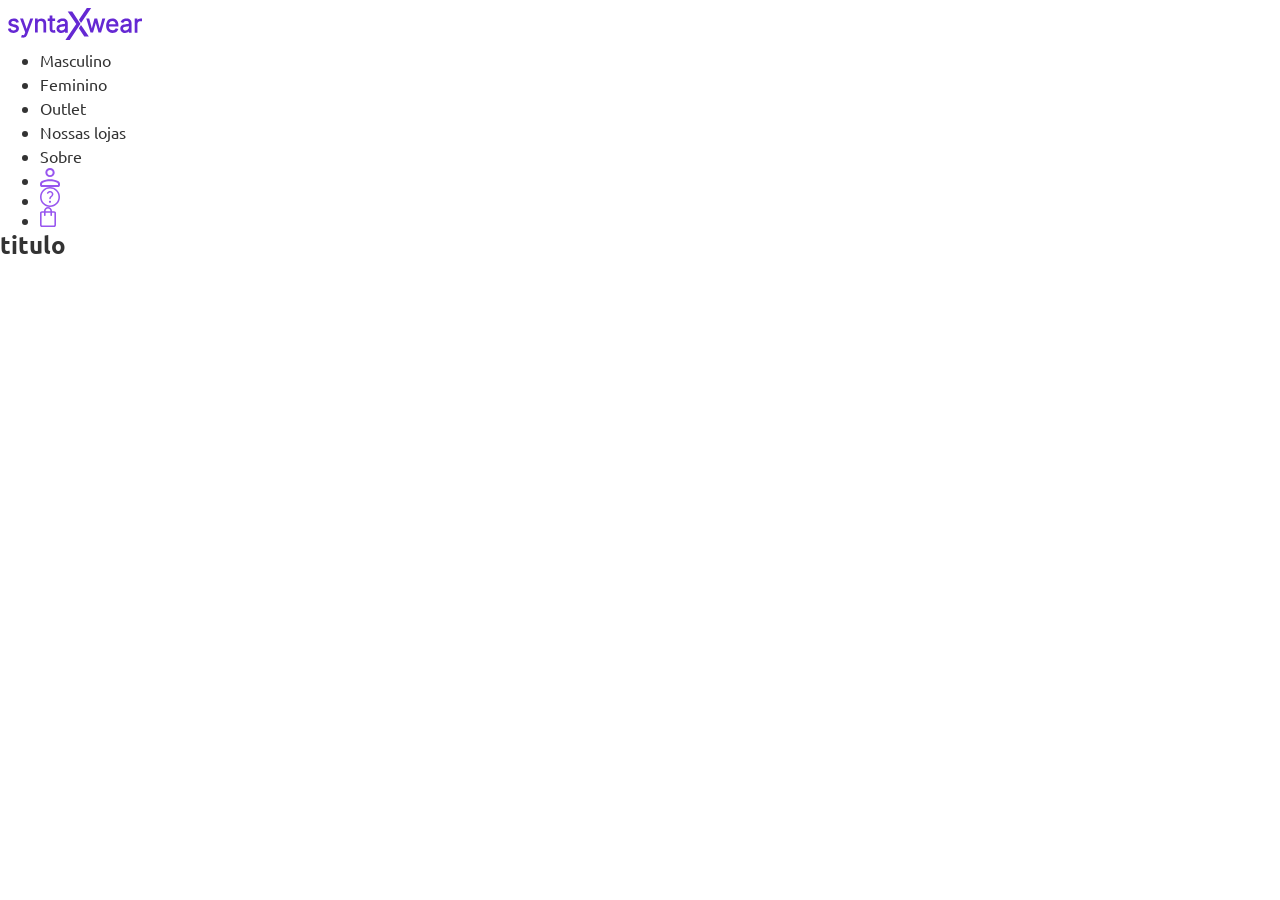
==== index.html @ de7a2817 "feat: adicionado a imagem de  título e os dois menus de navegações com suas respectivas imagens" ====
<!DOCTYPE html>
<html lang="pt-br">

<head>
    <meta charset="UTF-8">
    <meta name="viewport" content="width=device-width, initial-scale=1.0">
    <title>Syntaxwear - Tênis e Sneakers Online</title>

    <link rel="stylesheet" href="./css/reset.css">
    <link rel="stylesheet" href="./css/style.css">
    <link rel="stylesheet" href="./css/variables.css">

</head>

<body>
    <!-- Header com logo e navegação -->
    <header class="site-header">
        <!-- Logo e navegação aqui -->
        <h1 class="logo">
            <a href="/" title="Syntaxwear - Tênis e Sneakers Online">
                <img src="./images/logo/logo.svg.svg" alt="Syntaxwear - Tênis e Sneakers Online">
            </a>
        </h1>

        <nav class="nav-center" aria-label="Categorias Principais">
            <ul>
                <li><a href="#">Masculino</a></li>
                <li><a href="#">Feminino</a></li>
                <li><a href="#">Outlet</a></li>
            </ul>
        </nav>

        <nav aria-label="Menu Secundário">
            <ul>
                <li><a href="#">Nossas lojas</a></li>
                <li><a href="#">Sobre</a></li>
                <li><a href="#"><img src="./images/icons/user.svg.svg" alt="Minha conta"></a></li>
                <li><a href="#"><img src="./images/icons/help.svg.svg" alt="Ajuda"></a></li>
                <li><a href="#"><img src="./images/icons/bag.svg.svg" alt="Carrinho"></a></li>
            </ul>
        </nav>
    </header>

    <main>
        <!-- Seção Hero -->
        <section class="hero-section">
            <!-- Conteúdo hero aqui -->
            <h1>titulo</h1>
        </section>

        <!-- Seção de Categorias de Tênis -->
        <section class="categories-section">
            <!-- Categorias aqui -->
        </section>

        <!-- Grid com Produtos em Destaque -->
        <section class="featured-products-section">
            <!-- Grid de produtos aqui -->
        </section>
    </main>

    <!-- Footer com Informações de Contato e Links -->
    <footer class="site-footer">
        <!-- Informações de contato e links aqui -->
    </footer>
</body>

</html>
---- css/style.css ----
body {
    font-family: var(--fonte-principal);
    background-color: #ffffff;
    color: #333333;
}
---- css/variables.css ----
@import url('https://fonts.googleapis.com/css2?family=Inter:ital,opsz,wght@0,14..32,100..900;1,14..32,100..900&family=Poppins:ital,wght@0,100;0,200;0,300;0,400;0,500;0,600;0,700;0,800;0,900;1,100;1,200;1,300;1,400;1,500;1,600;1,700;1,800;1,900&family=Roboto:ital,wght@0,100..900;1,100..900&family=Ubuntu:ital,wght@0,300;0,400;0,500;0,700;1,300;1,400;1,500;1,700&display=swap');

:root {
    --fonte-principal: 'Ubuntu', sans-serif;
}
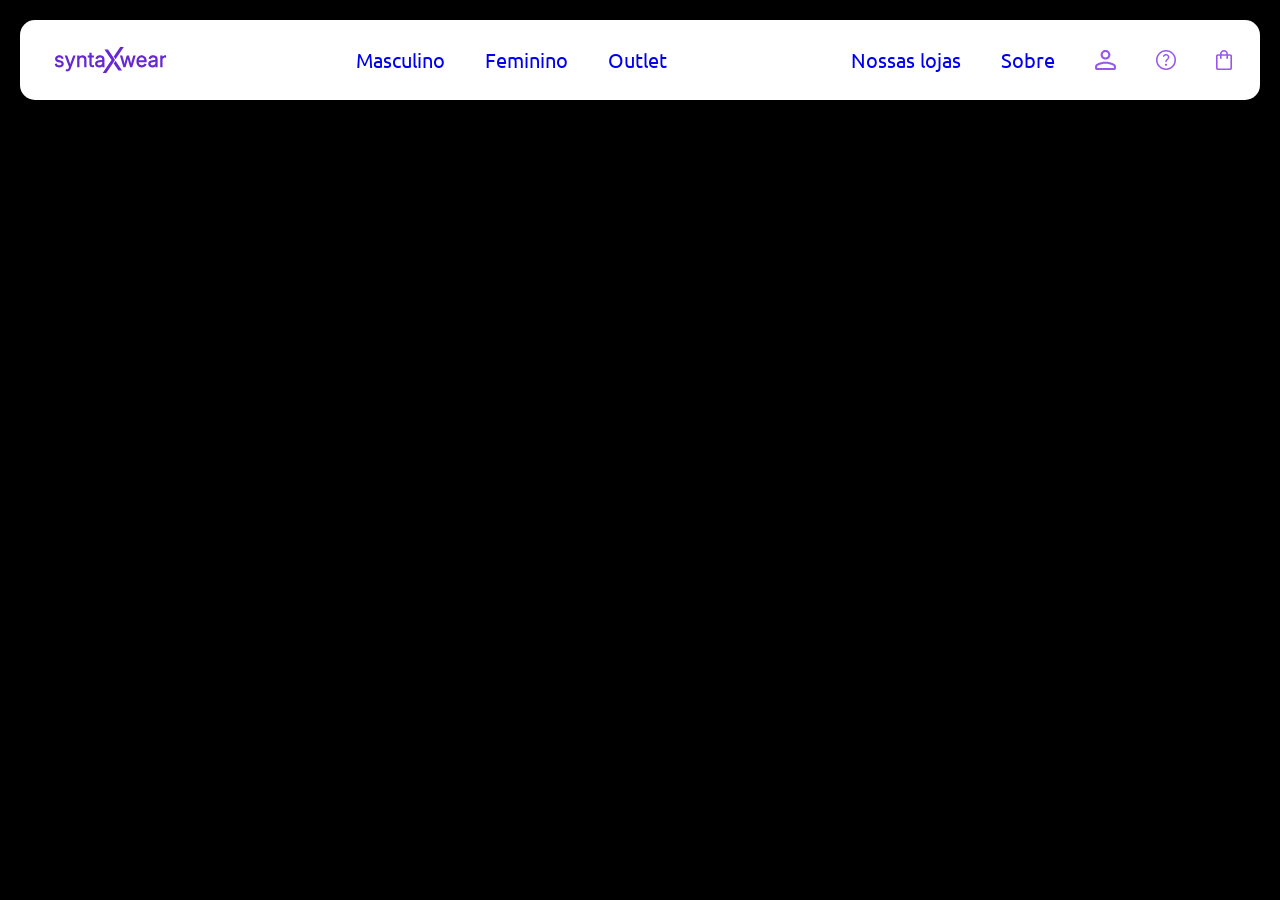
==== commit 9f4315dd: "feat: adiciona header com estilização desktop" ====
--- a/index.html
+++ b/index.html
@@ -9,12 +9,13 @@
     <link rel="stylesheet" href="./css/reset.css">
     <link rel="stylesheet" href="./css/style.css">
     <link rel="stylesheet" href="./css/variables.css">
+    <link rel="stylesheet" href="./css/header.css">
 
 </head>
 
 <body>
     <!-- Header com logo e navegação -->
-    <header class="site-header">
+    <header class="header">
         <!-- Logo e navegação aqui -->
         <h1 class="logo">
             <a href="/" title="Syntaxwear - Tênis e Sneakers Online">
@@ -30,7 +31,7 @@
             </ul>
         </nav>
 
-        <nav aria-label="Menu Secundário">
+        <nav class="nav-right" aria-label="Menu Secundário">
             <ul>
                 <li><a href="#">Nossas lojas</a></li>
                 <li><a href="#">Sobre</a></li>
@@ -45,7 +46,6 @@
         <!-- Seção Hero -->
         <section class="hero-section">
             <!-- Conteúdo hero aqui -->
-            <h1>titulo</h1>
         </section>
 
         <!-- Seção de Categorias de Tênis -->
--- a/css/style.css
+++ b/css/style.css
@@ -2,4 +2,5 @@
     font-family: var(--fonte-principal);
     background-color: #ffffff;
     color: #333333;
+    background-color: black;
 }
--- a/css/header.css
+++ b/css/header.css
@@ -0,0 +1,45 @@
+.header{
+    position: fixed;
+    top: 20px;
+    left: 50%;
+    transform: translate(-50%);
+    width: calc(100% - 40px);
+    border-radius: 15px;
+    z-index: 999;
+    display: flex;
+    justify-content: space-between;
+    align-items: center;
+    padding: 20px 28px;
+    background-color: #ffffff;
+}
+
+.logo img {
+    height: 40px;
+}
+
+.nav-center ul {
+    display: flex;
+    gap: 2.5rem; /* rem se adequea a diferentes tamanhos de tela, valendo 16px cada rem*/
+}
+
+.nav-center a, .nav-right a {
+    font-size: 1.25rem;
+}
+
+.nav-center a:hover, .nav-right a:hover {
+    color: #7c3aed;
+}
+
+.nav-right ul {
+    display: flex;
+    gap: 2.5rem;
+    align-items: center;
+}
+
+.nav-right img {
+    height: 20px;
+}
+
+.nav-right a:hover img {
+    opacity: 0.7;
+}
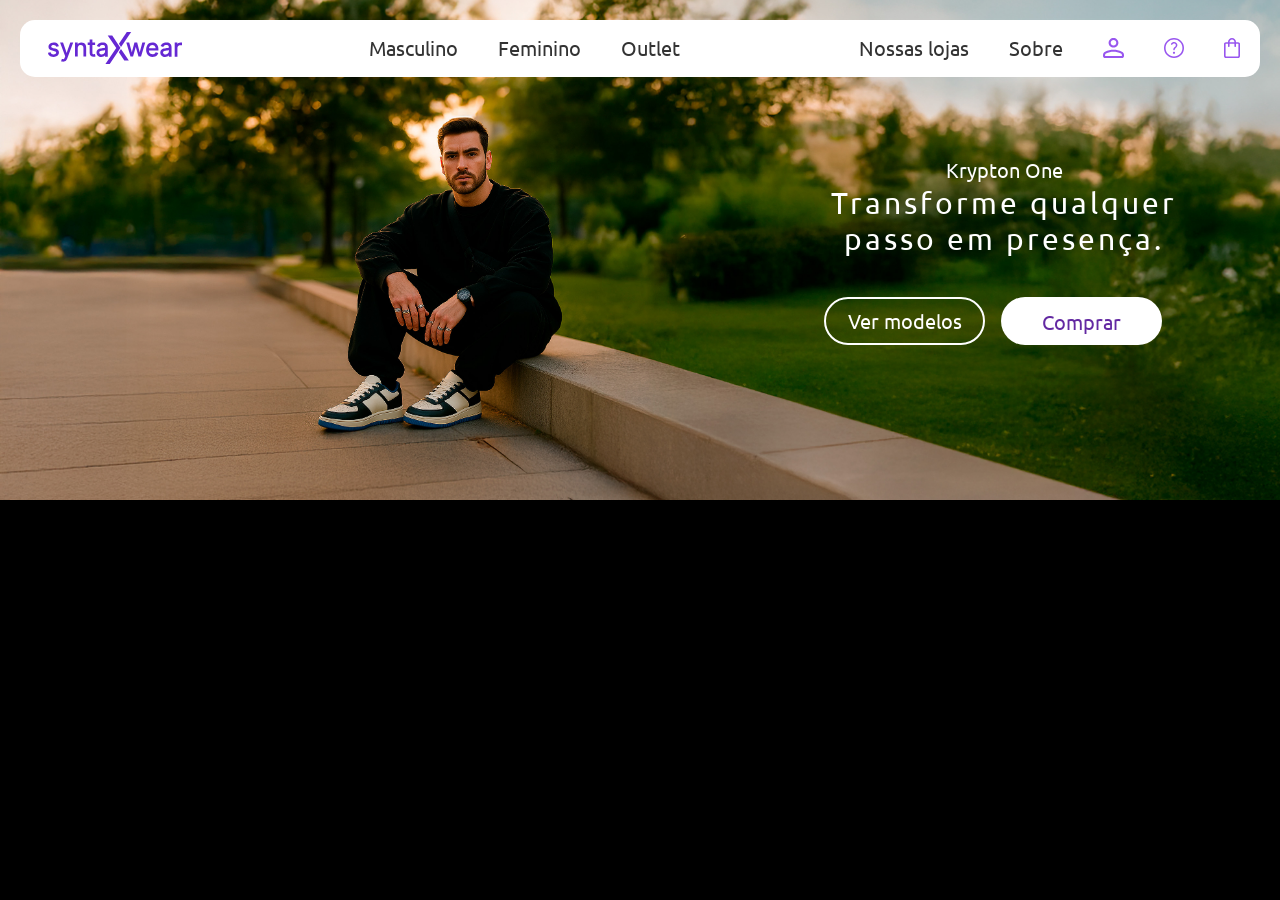
==== commit b14d3d4c: "feat: adiciona o hero na página" ====
--- a/index.html
+++ b/index.html
@@ -10,6 +10,7 @@
     <link rel="stylesheet" href="./css/style.css">
     <link rel="stylesheet" href="./css/variables.css">
     <link rel="stylesheet" href="./css/header.css">
+    <link rel="stylesheet" href="./css/hero.css">
 
 </head>
 
@@ -46,6 +47,16 @@
         <!-- Seção Hero -->
         <section class="hero-section">
             <!-- Conteúdo hero aqui -->
+            <div class="hero-overlay">
+                <div class="hero-content">
+                    <span class="hero-subtitle">Krypton One </span>
+                    <h2 class="hero-title">Transforme qualquer passo em presença.</h2>
+                    <div class="hero-buttons">
+                        <a class="btn btn-outline" href="#">Ver modelos</a>
+                        <a class="btn btn-filled" href="#">Comprar</a>
+                    </div>
+                </div>
+            </div>
         </section>
 
         <!-- Seção de Categorias de Tênis -->
--- a/css/header.css
+++ b/css/header.css
@@ -9,12 +9,12 @@
     display: flex;
     justify-content: space-between;
     align-items: center;
-    padding: 20px 28px;
+    padding: 0.270rem 1.25rem;
     background-color: #ffffff;
 }
 
 .logo img {
-    height: 40px;
+    height:48px;
 }
 
 .nav-center ul {
@@ -24,6 +24,7 @@
 
 .nav-center a, .nav-right a {
     font-size: 1.25rem;
+    color: #333333;
 }
 
 .nav-center a:hover, .nav-right a:hover {
--- a/css/hero.css
+++ b/css/hero.css
@@ -0,0 +1,70 @@
+.hero-section {
+    background: url(../images/banners/hero.jpg.jpg) no-repeat center;
+
+    height: 500px;
+    position: relative;
+    background-size: cover;
+}
+
+.hero-overlay {
+    width: 100%;
+    height: 100%;
+    display: flex;
+    align-items: center;
+    justify-content: flex-end;
+    padding: 0 6rem;
+}
+
+.hero-content {
+    color: #ffffff;
+    max-width: 360px;
+    text-align: center;
+}
+
+.hero-buttons {
+    display: flex;
+    gap: 16px;
+}
+
+.hero-content .hero-title {
+    font-size: 1.87rem;
+    margin-bottom: 0.5rem;
+    font-weight: 400;
+    margin-bottom: 40px;
+    line-height: 36px;
+    letter-spacing: 3px;
+}
+
+.hero-content .hero-subtitle {
+    font-size: 1.25rem;
+    font-weight: 400;
+}
+
+.btn {
+    font-size: 1.25rem;
+    height: 48px;
+    width: 161px;
+    border-radius: 25px;
+    text-decoration: none;
+    color: #ffffff;
+    font-weight: 400;
+    padding: 10px 20px;
+    transition: background-color 0.3s,border 0.3s;
+}
+
+.btn-outline {
+    background-color: transparent;
+    border: 2px solid #ffffff;
+    line-height: 23px;
+}
+
+.btn-filled {
+    background-color: #ffffff;
+    color: #6329a2;
+}
+
+.btn:hover {
+    background-color: #6329a2;
+    color: #ffffff;
+    border-color: #6329a2;
+}
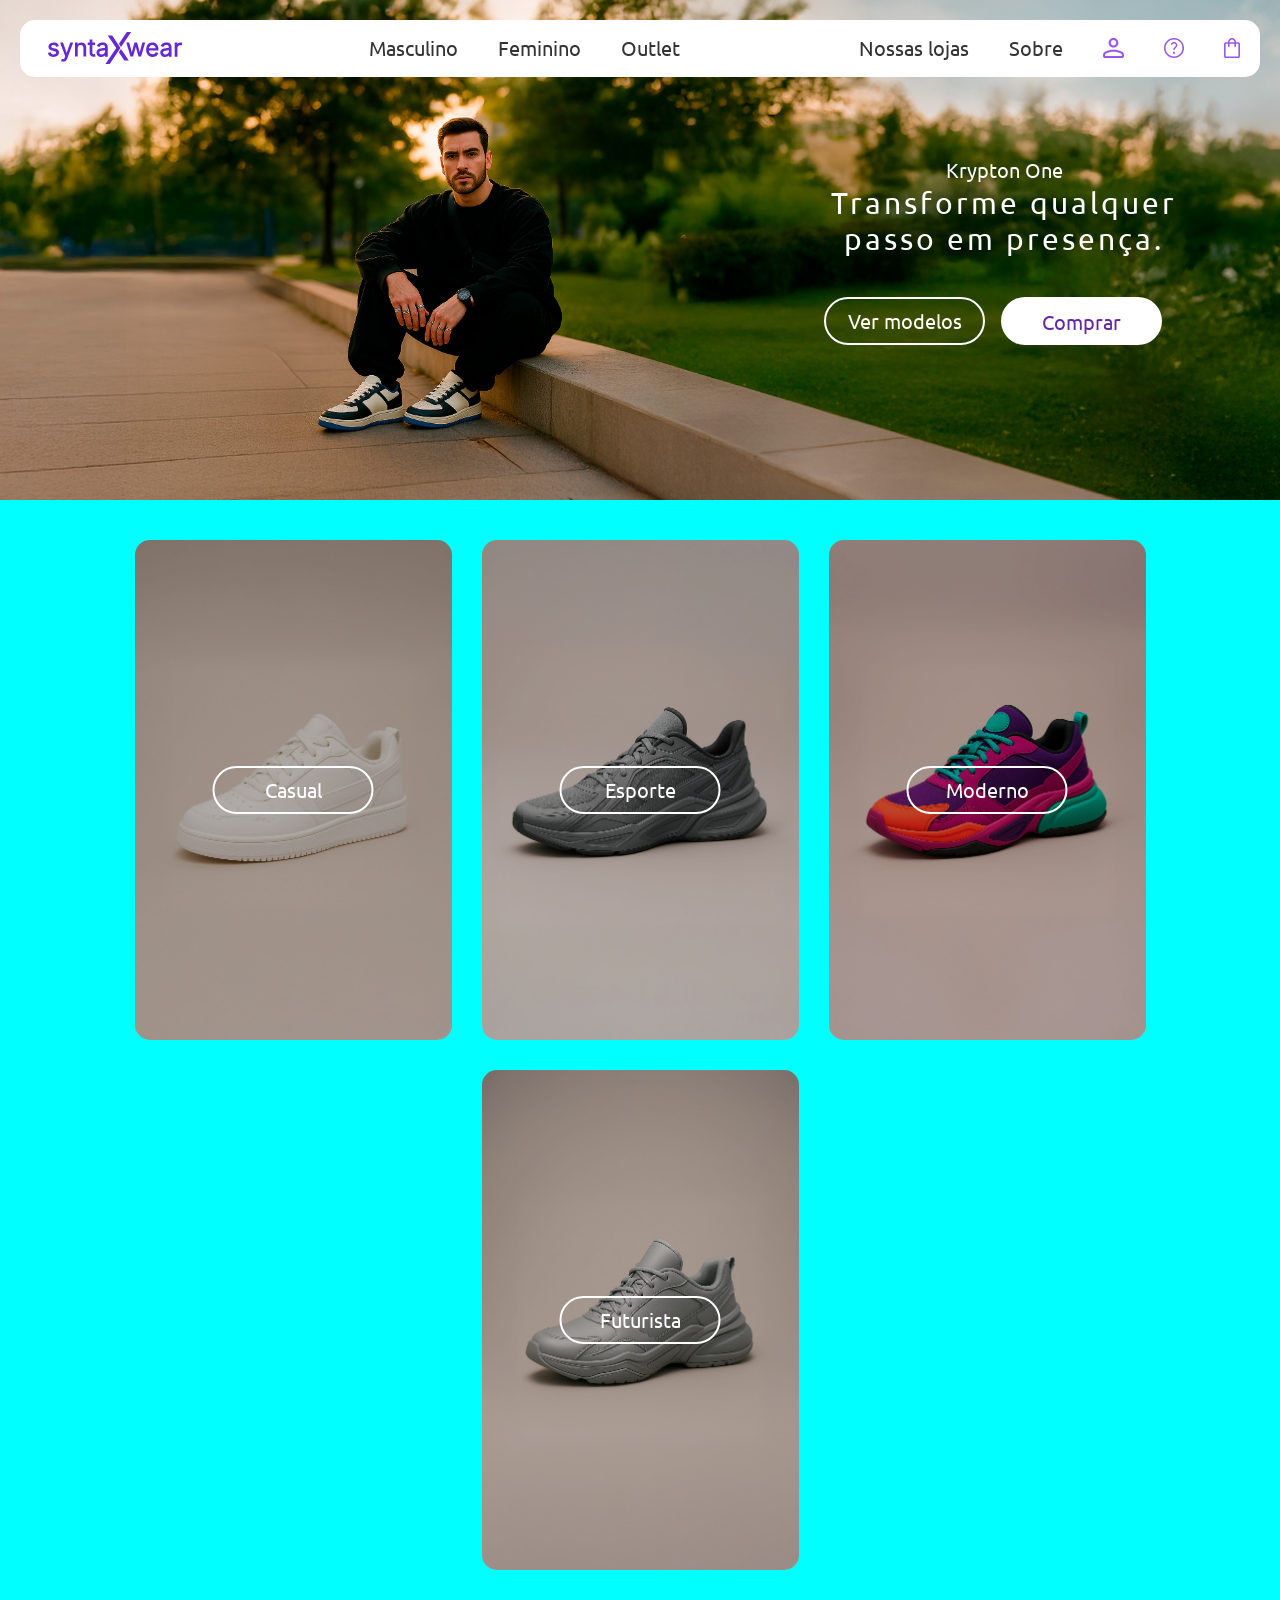
==== commit 2a77479f: "feat: adiciona seção de categorias" ====
--- a/index.html
+++ b/index.html
@@ -5,12 +5,14 @@
     <meta charset="UTF-8">
     <meta name="viewport" content="width=device-width, initial-scale=1.0">
     <title>Syntaxwear - Tênis e Sneakers Online</title>
+    <meta name="description" content="Encontre os melhores tênis e sneakers online na Syntaxwear. Explore nossa coleção exclusiva de calçados para homens e mulheres. Compre agora e eleve seu estilo!">
 
     <link rel="stylesheet" href="./css/reset.css">
     <link rel="stylesheet" href="./css/style.css">
     <link rel="stylesheet" href="./css/variables.css">
     <link rel="stylesheet" href="./css/header.css">
     <link rel="stylesheet" href="./css/hero.css">
+    <link rel="stylesheet" href="./css/product-category.css">
 
 </head>
 
@@ -62,6 +64,30 @@
         <!-- Seção de Categorias de Tênis -->
         <section class="categories-section">
             <!-- Categorias aqui -->
+                <div class="category-card casual">
+                    <a href="#" class="category-link">
+                        <span class="overlay"></span>
+                        <span class="category-name btn-outline btn">Casual</span>
+                    </a>
+                </div>
+                <div class="category-card esporte">
+                    <a href="#" class="category-link">
+                        <span class="overlay"></span>
+                        <span class="category-name btn-outline btn">Esporte</span>
+                    </a>
+                </div>
+                <div class="category-card moderno">
+                    <a href="#" class="category-link">
+                        <span class="overlay"></span>
+                        <span class="category-name btn-outline btn">Moderno</span>
+                    </a>
+                </div>
+                <div class="category-card futurista">
+                    <a href="#" class="category-link">
+                        <span class="overlay"></span>
+                        <span class="category-name btn-outline btn">Futurista</span>
+                    </a>
+                </div>
         </section>
 
         <!-- Grid com Produtos em Destaque -->
--- a/css/style.css
+++ b/css/style.css
@@ -3,4 +3,33 @@
     background-color: #ffffff;
     color: #333333;
     background-color: black;
+}
+
+.btn {
+    font-size: 1.25rem;
+    height: 48px;
+    width: 161px;
+    border-radius: 25px;
+    text-decoration: none;
+    color: #ffffff;
+    font-weight: 400;
+    padding: 10px 20px;
+    transition: background-color 0.3s,border 0.3s;
+}
+
+.btn-outline {
+    background-color: transparent;
+    border: 2px solid #ffffff;
+    line-height: 23px;
+}
+
+.btn-filled {
+    background-color: #ffffff;
+    color: #6329a2;
+}
+
+.btn:hover {
+    background-color: #6329a2;
+    color: #ffffff;
+    border-color: #6329a2;
 }
--- a/css/hero.css
+++ b/css/hero.css
@@ -40,31 +40,3 @@
     font-weight: 400;
 }
 
-.btn {
-    font-size: 1.25rem;
-    height: 48px;
-    width: 161px;
-    border-radius: 25px;
-    text-decoration: none;
-    color: #ffffff;
-    font-weight: 400;
-    padding: 10px 20px;
-    transition: background-color 0.3s,border 0.3s;
-}
-
-.btn-outline {
-    background-color: transparent;
-    border: 2px solid #ffffff;
-    line-height: 23px;
-}
-
-.btn-filled {
-    background-color: #ffffff;
-    color: #6329a2;
-}
-
-.btn:hover {
-    background-color: #6329a2;
-    color: #ffffff;
-    border-color: #6329a2;
-}
--- a/css/product-category.css
+++ b/css/product-category.css
@@ -0,0 +1,54 @@
+.categories-section {
+    background-color: aqua;
+    padding-top: 40px;
+    padding-bottom: 40px;
+    display: flex;
+    flex-wrap: wrap;
+    justify-content: center;
+    gap: 30px;
+}
+
+.category-card {
+    width: 317px;
+    height: 500px;
+    border-radius: 15px;
+    position: relative;
+    overflow: hidden;
+}
+
+.overlay {
+    position: absolute;
+    inset: 0;
+    background-color: rgba(0, 0, 0, 0.25);
+    z-index: 1;
+}
+
+.category-name {
+    position: absolute;
+    left: 50%;
+    top: 50%;
+    transform: translate(-50%, -50%);
+    z-index: 2;
+    text-align: center;
+}
+
+.casual {
+    background: url(../../images/products/casual.jpg) no-repeat 
+    center;
+    background-size: cover;
+}
+
+.esporte {
+    background: url(../../images/products/esporte.jpg) no-repeat center;
+    background-size: cover;
+}
+
+.moderno {
+    background: url(../../images/products/moderno.jpg) no-repeat center;
+    background-size: cover;
+}
+
+.futurista {
+    background: url(../../images/products/futurista.jpg) no-repeat center;
+    background-size: cover;
+}
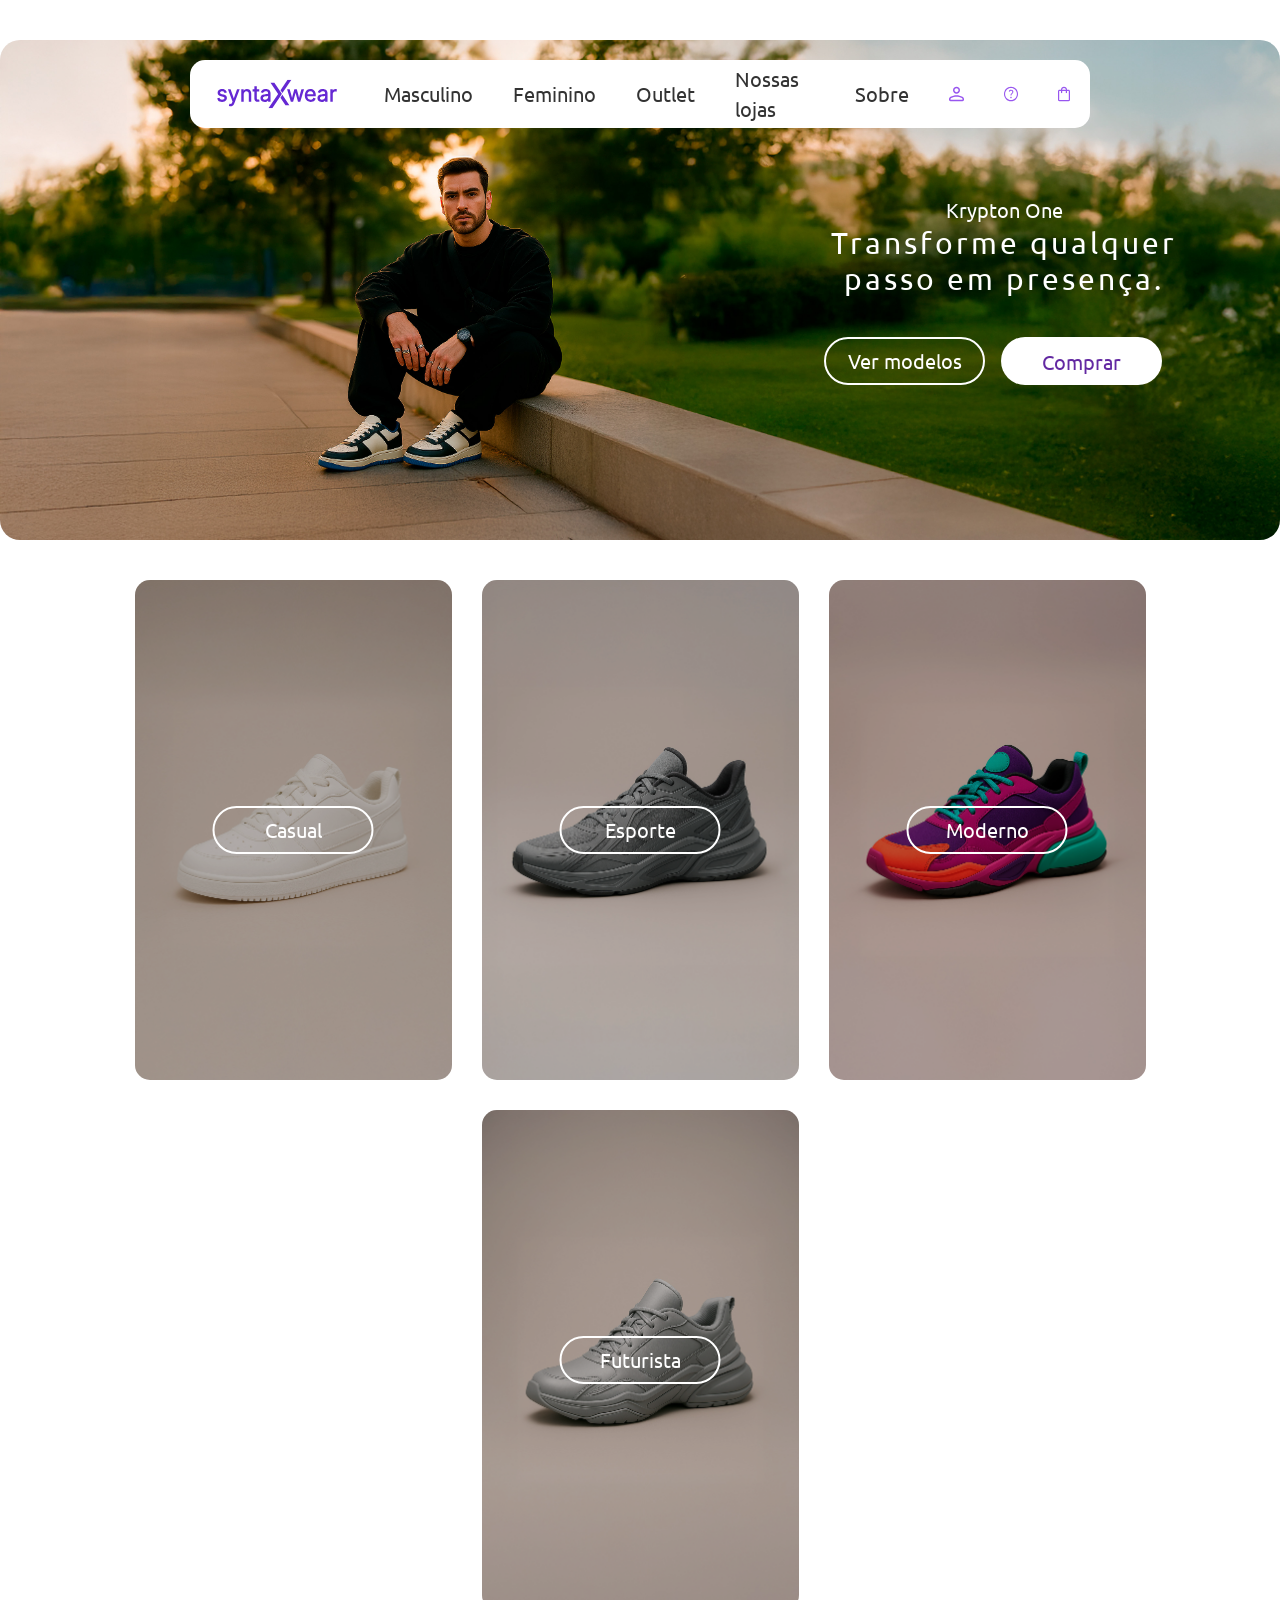
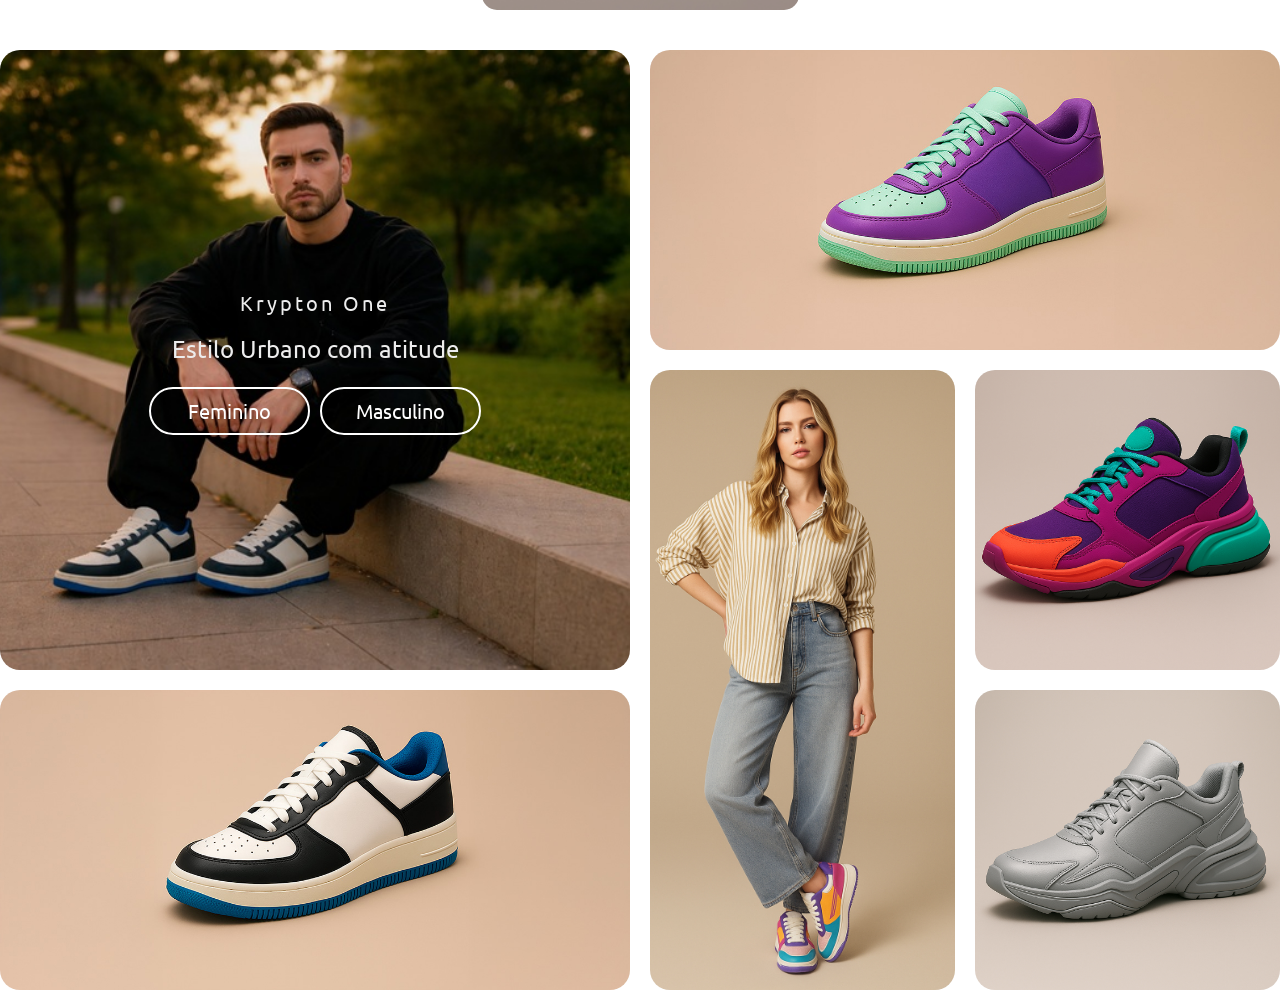
==== commit 182c1846: "feat: adiciona a seção de grid de produtos" ====
--- a/index.html
+++ b/index.html
@@ -13,6 +13,7 @@
     <link rel="stylesheet" href="./css/header.css">
     <link rel="stylesheet" href="./css/hero.css">
     <link rel="stylesheet" href="./css/product-category.css">
+    <link rel="stylesheet" href="./css/product-grid.css">
 
 </head>
 
@@ -91,8 +92,22 @@
         </section>
 
         <!-- Grid com Produtos em Destaque -->
-        <section class="featured-products-section">
-            <!-- Grid de produtos aqui -->
+        <section class="grid-section">
+             <div class="card highlight">
+                <div class="top1-content">
+                    <h3 class="card-title">Krypton One</h3>
+                    <p class="card-subtitle">Estilo Urbano com atitude</p>
+                    <div class="cta-group">
+                        <a href="#" class="btn btn-outline">Feminino</a>
+                        <a href="#" class="btn btn-outline">Masculino</a>
+                    </div>
+                </div>
+             </div>
+             <div class="card sneaker-purple"></div>
+             <div class="card model"></div>
+             <div class="card seneaker-color"></div>
+             <div class="card sneaker-white"></div>
+             <div class="card sneaker-silver"></div>
         </section>
     </main>
 
--- a/css/style.css
+++ b/css/style.css
@@ -1,8 +1,12 @@
 body {
     font-family: var(--fonte-principal);
-    background-color: #ffffff;
     color: #333333;
-    background-color: black;
+}
+
+main {
+    padding: 2.5rem 0 0;
+    max-width: 1360px;
+    margin: 0 auto;
 }
 
 .btn {
@@ -10,7 +14,6 @@
     height: 48px;
     width: 161px;
     border-radius: 25px;
-    text-decoration: none;
     color: #ffffff;
     font-weight: 400;
     padding: 10px 20px;
--- a/css/header.css
+++ b/css/header.css
@@ -1,15 +1,15 @@
 .header{
     position: fixed;
-    top: 20px;
+    top: 60px;
     left: 50%;
     transform: translate(-50%);
-    width: calc(100% - 40px);
+    width: calc(100% - 380px);
     border-radius: 15px;
     z-index: 999;
     display: flex;
     justify-content: space-between;
     align-items: center;
-    padding: 0.270rem 1.25rem;
+    padding: 0.265rem 1.25rem;
     background-color: #ffffff;
 }
 
--- a/css/hero.css
+++ b/css/hero.css
@@ -1,9 +1,9 @@
 .hero-section {
     background: url(../images/banners/hero.jpg.jpg) no-repeat center;
-
     height: 500px;
     position: relative;
     background-size: cover;
+    border-radius: 20px;
 }
 
 .hero-overlay {
--- a/css/product-category.css
+++ b/css/product-category.css
@@ -1,5 +1,5 @@
 .categories-section {
-    background-color: aqua;
+    background-color: #ffffff;
     padding-top: 40px;
     padding-bottom: 40px;
     display: flex;
--- a/css/product-grid.css
+++ b/css/product-grid.css
@@ -0,0 +1,77 @@
+.card {
+    background-position: center;
+    background-size: cover;
+    background-repeat: no-repeat;
+    position: relative;
+    border-radius: 20px;
+}
+
+.highlight {
+    grid-area: highlight;
+    background-image: url(../images/products/modelo-masculino.jpg);
+}
+
+.sneaker-purple {
+    grid-area: sneaker-purple;
+    background-image: url(../images/products/roxo-verde-grid.jpg);
+}
+
+.model {
+    grid-area: model;
+    background-image: url(../images/products/modelo-feminino.jpg);
+}
+
+.seneaker-color {
+    grid-area: seneaker-color;
+    background-image: url(../images/products/futurista-grid.jpg);
+}
+
+.sneaker-white {
+    grid-area: sneaker-white;
+    background-image: url(../images/products/preto-azul-grid.jpg);
+}
+
+.sneaker-silver {
+    grid-area: sneaker-silver;
+    background-image: url(../images/products/moderno-grid.jpg);
+}
+
+.grid-section {
+    display: grid;
+    grid-template-columns: repeat(4, 1fr);
+    grid-template-rows: repeat(3, 300px);
+    grid-template-areas:
+        "highlight highlight sneaker-purple sneaker-purple"
+        "highlight highlight model seneaker-color"
+        "sneaker-white sneaker-white model sneaker-silver";
+    gap: 20px;
+}
+
+.top1-content {
+    position: absolute;
+    left: 50%;
+    top: 50%;
+    transform: translate(-50%, -50%);
+    text-align: center;
+}
+
+.card-title {
+    color: #EDEDED;
+    font-weight: 400;
+    font-size: 1.25rem;
+    line-height: 36px;
+    letter-spacing: 3px;
+    margin-bottom: 10px;
+}
+
+.card-subtitle {
+    color: #EDEDED;
+    font-size: 1.5rem;
+    font-weight: 400;
+    margin-bottom: 20px;
+}
+
+.cta-group {
+    display: flex;
+    gap: 10px;
+}
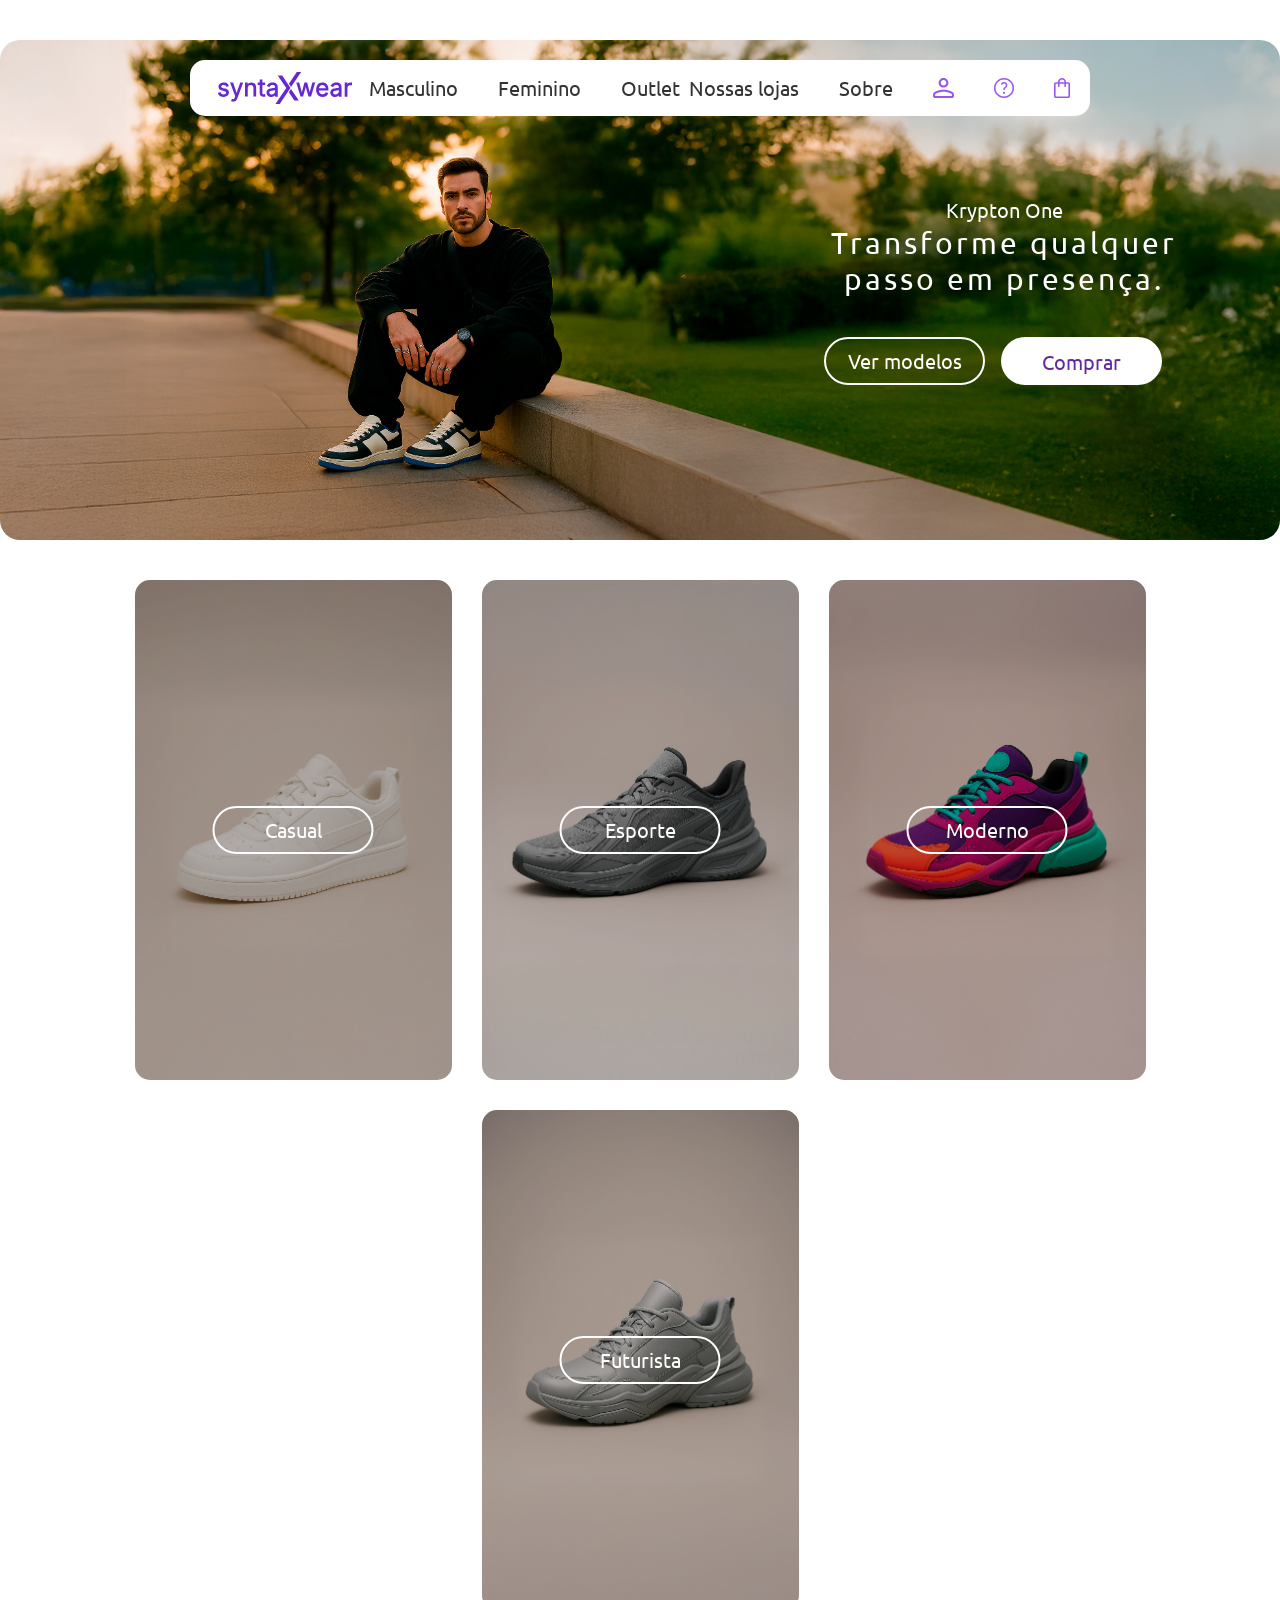
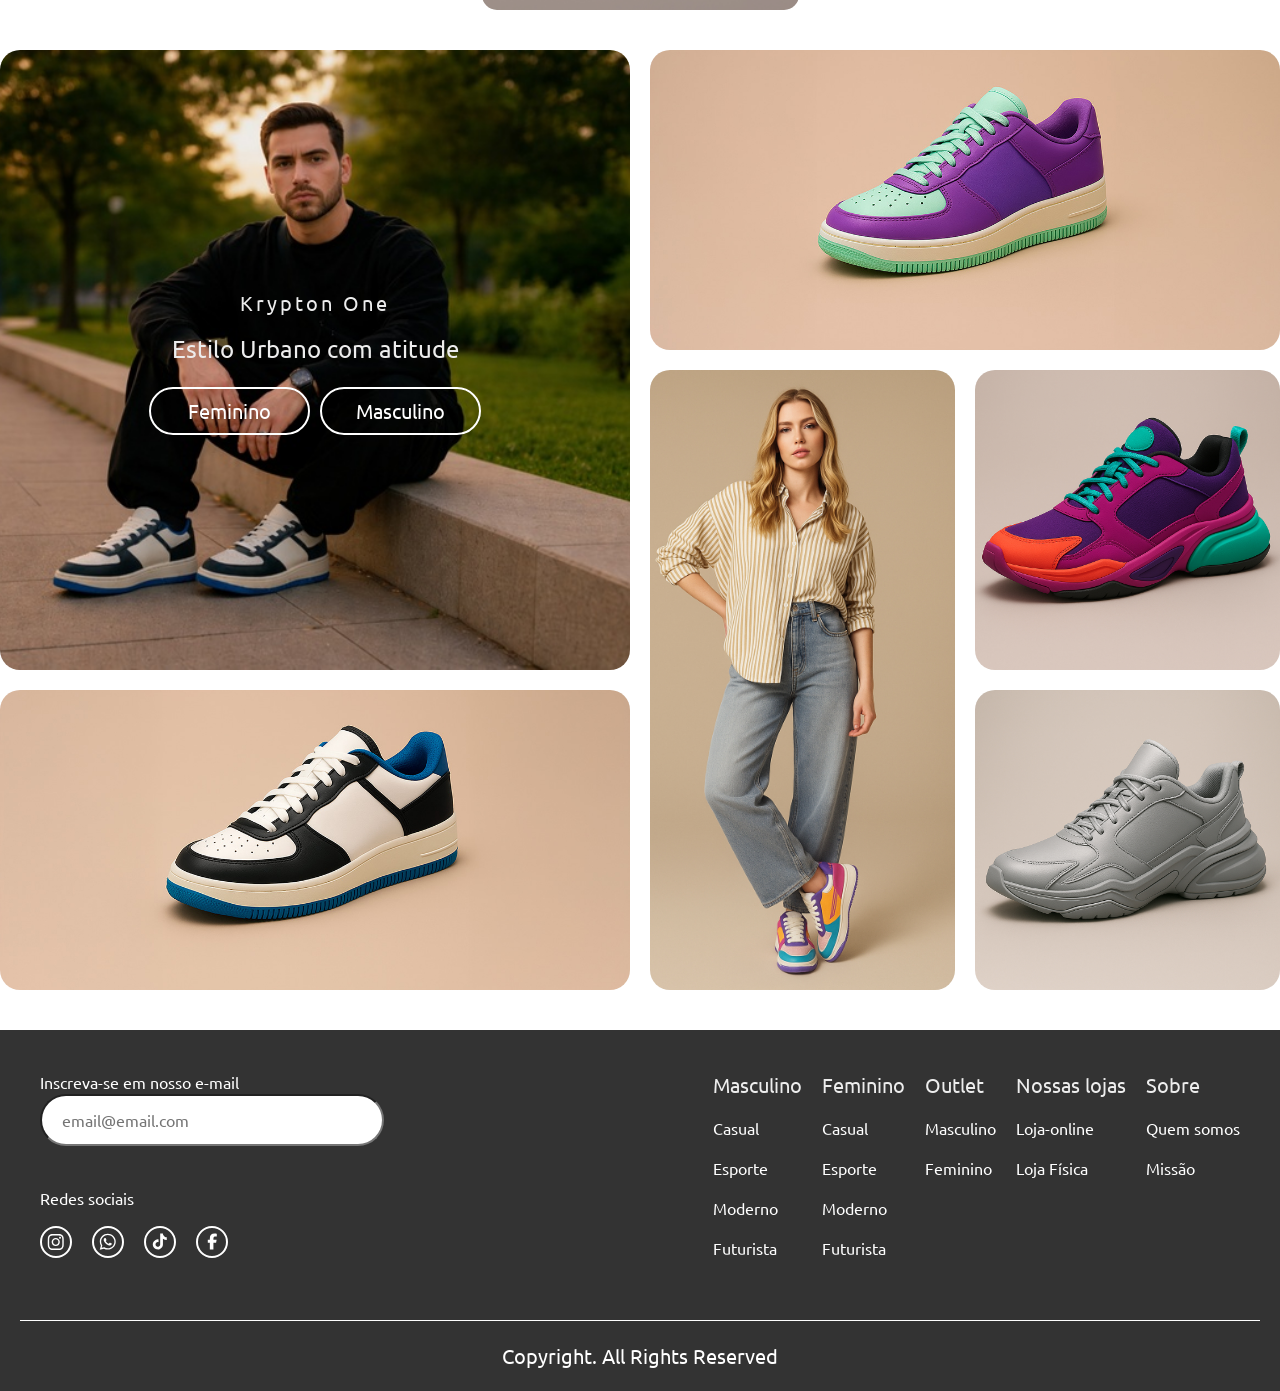
==== commit 6f8ec6ad: "feat: adiciona o rodapé" ====
--- a/index.html
+++ b/index.html
@@ -5,7 +5,8 @@
     <meta charset="UTF-8">
     <meta name="viewport" content="width=device-width, initial-scale=1.0">
     <title>Syntaxwear - Tênis e Sneakers Online</title>
-    <meta name="description" content="Encontre os melhores tênis e sneakers online na Syntaxwear. Explore nossa coleção exclusiva de calçados para homens e mulheres. Compre agora e eleve seu estilo!">
+    <meta name="description"
+        content="Encontre os melhores tênis e sneakers online na Syntaxwear. Explore nossa coleção exclusiva de calçados para homens e mulheres. Compre agora e eleve seu estilo!">
 
     <link rel="stylesheet" href="./css/reset.css">
     <link rel="stylesheet" href="./css/style.css">
@@ -14,6 +15,7 @@
     <link rel="stylesheet" href="./css/hero.css">
     <link rel="stylesheet" href="./css/product-category.css">
     <link rel="stylesheet" href="./css/product-grid.css">
+    <link rel="stylesheet" href="./css/footer.css">
 
 </head>
 
@@ -65,35 +67,35 @@
         <!-- Seção de Categorias de Tênis -->
         <section class="categories-section">
             <!-- Categorias aqui -->
-                <div class="category-card casual">
-                    <a href="#" class="category-link">
-                        <span class="overlay"></span>
-                        <span class="category-name btn-outline btn">Casual</span>
-                    </a>
-                </div>
-                <div class="category-card esporte">
-                    <a href="#" class="category-link">
-                        <span class="overlay"></span>
-                        <span class="category-name btn-outline btn">Esporte</span>
-                    </a>
-                </div>
-                <div class="category-card moderno">
-                    <a href="#" class="category-link">
-                        <span class="overlay"></span>
-                        <span class="category-name btn-outline btn">Moderno</span>
-                    </a>
-                </div>
-                <div class="category-card futurista">
-                    <a href="#" class="category-link">
-                        <span class="overlay"></span>
-                        <span class="category-name btn-outline btn">Futurista</span>
-                    </a>
-                </div>
+            <div class="category-card casual">
+                <a href="#" class="category-link">
+                    <span class="overlay"></span>
+                    <span class="category-name btn-outline btn">Casual</span>
+                </a>
+            </div>
+            <div class="category-card esporte">
+                <a href="#" class="category-link">
+                    <span class="overlay"></span>
+                    <span class="category-name btn-outline btn">Esporte</span>
+                </a>
+            </div>
+            <div class="category-card moderno">
+                <a href="#" class="category-link">
+                    <span class="overlay"></span>
+                    <span class="category-name btn-outline btn">Moderno</span>
+                </a>
+            </div>
+            <div class="category-card futurista">
+                <a href="#" class="category-link">
+                    <span class="overlay"></span>
+                    <span class="category-name btn-outline btn">Futurista</span>
+                </a>
+            </div>
         </section>
 
         <!-- Grid com Produtos em Destaque -->
         <section class="grid-section">
-             <div class="card highlight">
+            <div class="card highlight">
                 <div class="top1-content">
                     <h3 class="card-title">Krypton One</h3>
                     <p class="card-subtitle">Estilo Urbano com atitude</p>
@@ -102,18 +104,102 @@
                         <a href="#" class="btn btn-outline">Masculino</a>
                     </div>
                 </div>
-             </div>
-             <div class="card sneaker-purple"></div>
-             <div class="card model"></div>
-             <div class="card seneaker-color"></div>
-             <div class="card sneaker-white"></div>
-             <div class="card sneaker-silver"></div>
+            </div>
+            <div class="card sneaker-purple"></div>
+            <div class="card model"></div>
+            <div class="card seneaker-color"></div>
+            <div class="card sneaker-white"></div>
+            <div class="card sneaker-silver"></div>
         </section>
     </main>
 
     <!-- Footer com Informações de Contato e Links -->
-    <footer class="site-footer">
+    <footer class="site-footer" id="footer">
         <!-- Informações de contato e links aqui -->
+        <div class="footer-container">
+            <!-- Newsletter Section -->
+            <div class="footer-right">
+                <form class="newsletter-form">
+                    <label for="newsletter-email">Inscreva-se em nosso e-mail</label>
+                    <input type="email" placeholder="email@email.com">
+                    <!-- Social Media -->
+                    <form>
+                    <div class="social-media">
+                        <p class="social-title">Redes sociais</p>
+                        <div class="social-icons">
+                            <a href="#" class="social-icon">
+                                <img src="images/icons/instagram.svg" alt="Instagram">
+                            </a>
+                            <a href="#" class="social-icon">
+                                <img src="images/icons/whatzapp.svg" alt="whatzapp">
+                            </a>
+                            <a href="#" class="social-icon">
+                                <img src="images/icons/tiktok.svg" alt="TikTok">
+                            </a>
+                            <a href="#" class="social-icon">
+                                <img src="images/icons/facebook.svg" alt="Facebook">
+                            </a>
+                        </div>
+                    </div>
+                    </form>
+                </form>
+            </div>
+
+            <!-- Navigation Columns -->
+            <nav class="footer-nav" id="footer">
+                <!-- Masculino Column -->
+                <div class="footer-column">
+                    <h3 class="column-title">Masculino</h3>
+                    <ul>
+                        <li><a href="#">Casual</a></li>
+                        <li><a href="#">Esporte</a></li>
+                        <li><a href="#">Moderno</a></li>
+                        <li><a href="#">Futurista</a></li>
+                    </ul>
+                </div>
+
+                <!-- Feminino Column -->
+                <div class="footer-column">
+                    <h3 class="column-title">Feminino</h3>
+                    <ul>
+                        <li><a href="#">Casual</a></li>
+                        <li><a href="#">Esporte</a></li>
+                        <li><a href="#">Moderno</a></li>
+                        <li><a href="#">Futurista</a></li>
+                    </ul>
+                </div>
+
+                <!-- Outlet Column -->
+                <div class="footer-column">
+                    <h3 class="column-title">Outlet</h3>
+                    <ul>
+                        <li><a href="#">Masculino</a></li>
+                        <li><a href="#">Feminino</a></li>
+                    </ul>
+                </div>
+
+                <!-- Nossas Lojas Column -->
+                <div class="footer-column">
+                    <h3 class="column-title">Nossas lojas</h3>
+                    <ul>
+                        <li><a href="#">Loja-online</a></li>
+                        <li><a href="#">Loja Física</a></li>
+                    </ul>
+                </div>
+
+                <!-- Saiba mais Column -->
+                <div class="footer-column">
+                    <h3 class="column-title">Sobre</h3>
+                    <ul>
+                        <li><a href="#">Quem somos</a></li>
+                        <li><a href="#">Missão</a></li>
+                    </ul>
+                </div>
+            </nav>
+        </div>
+
+        <!-- Copyright -->
+        <div class="footer-copy">Copyright. All Rights Reserved</div>
     </footer>
 </body>
 
--- a/css/style.css
+++ b/css/style.css
@@ -4,7 +4,7 @@
 }
 
 main {
-    padding: 2.5rem 0 0;
+    padding: 2.5rem 0 2.5rem;
     max-width: 1360px;
     margin: 0 auto;
 }
--- a/css/footer.css
+++ b/css/footer.css
@@ -0,0 +1,78 @@
+.site-footer {
+    background-color: #333333;
+    color: #ffffff;
+}
+
+.footer-container {
+    max-width: 85rem;
+    margin: 0 auto;
+    padding: 2.5rem;
+    display: flex;
+    justify-content: space-between;
+}
+
+.footer-right {
+    display: flex;
+    flex-direction: column;
+    gap: 3.125rem;
+}
+
+.footer-nav {
+    display: flex;
+    padding: 0;
+    gap: 1.25rem;
+}
+
+.column-title {
+    color: #EDEDED;
+    font-size: 1.25rem;
+    margin-bottom: 1rem;
+    font-weight: 400;
+}
+
+.footer-nav li a {
+    color: #ffffff;
+}
+
+.footer-column ul {
+    display: flex;
+    flex-direction: column;
+    gap: 1rem;
+}
+
+.footer-nav li a:hover {
+    text-decoration: underline;
+}
+
+.newsletter-form label{
+    display: flex;
+}
+
+.newsletter-form input {
+    padding: 0.75rem 1.25rem;
+    border-radius: 1.875rem;
+    color: #AAAAAA;
+    width: 21.5rem;
+}
+
+.social-icons {
+    display: flex;
+    gap: 1.25rem;
+}
+
+.social-title {
+    margin-top: 2.5rem;
+    margin-bottom: 1rem;
+}
+
+.social-icons a:hover img {
+    opacity: 0.7;
+}
+
+.footer-copy {
+    font-size: 1.25rem;
+    text-align: center;
+    padding: 1.25rem 0;
+    border-top: 0.0625rem solid #ffffff;
+    margin: 1.25rem;
+}
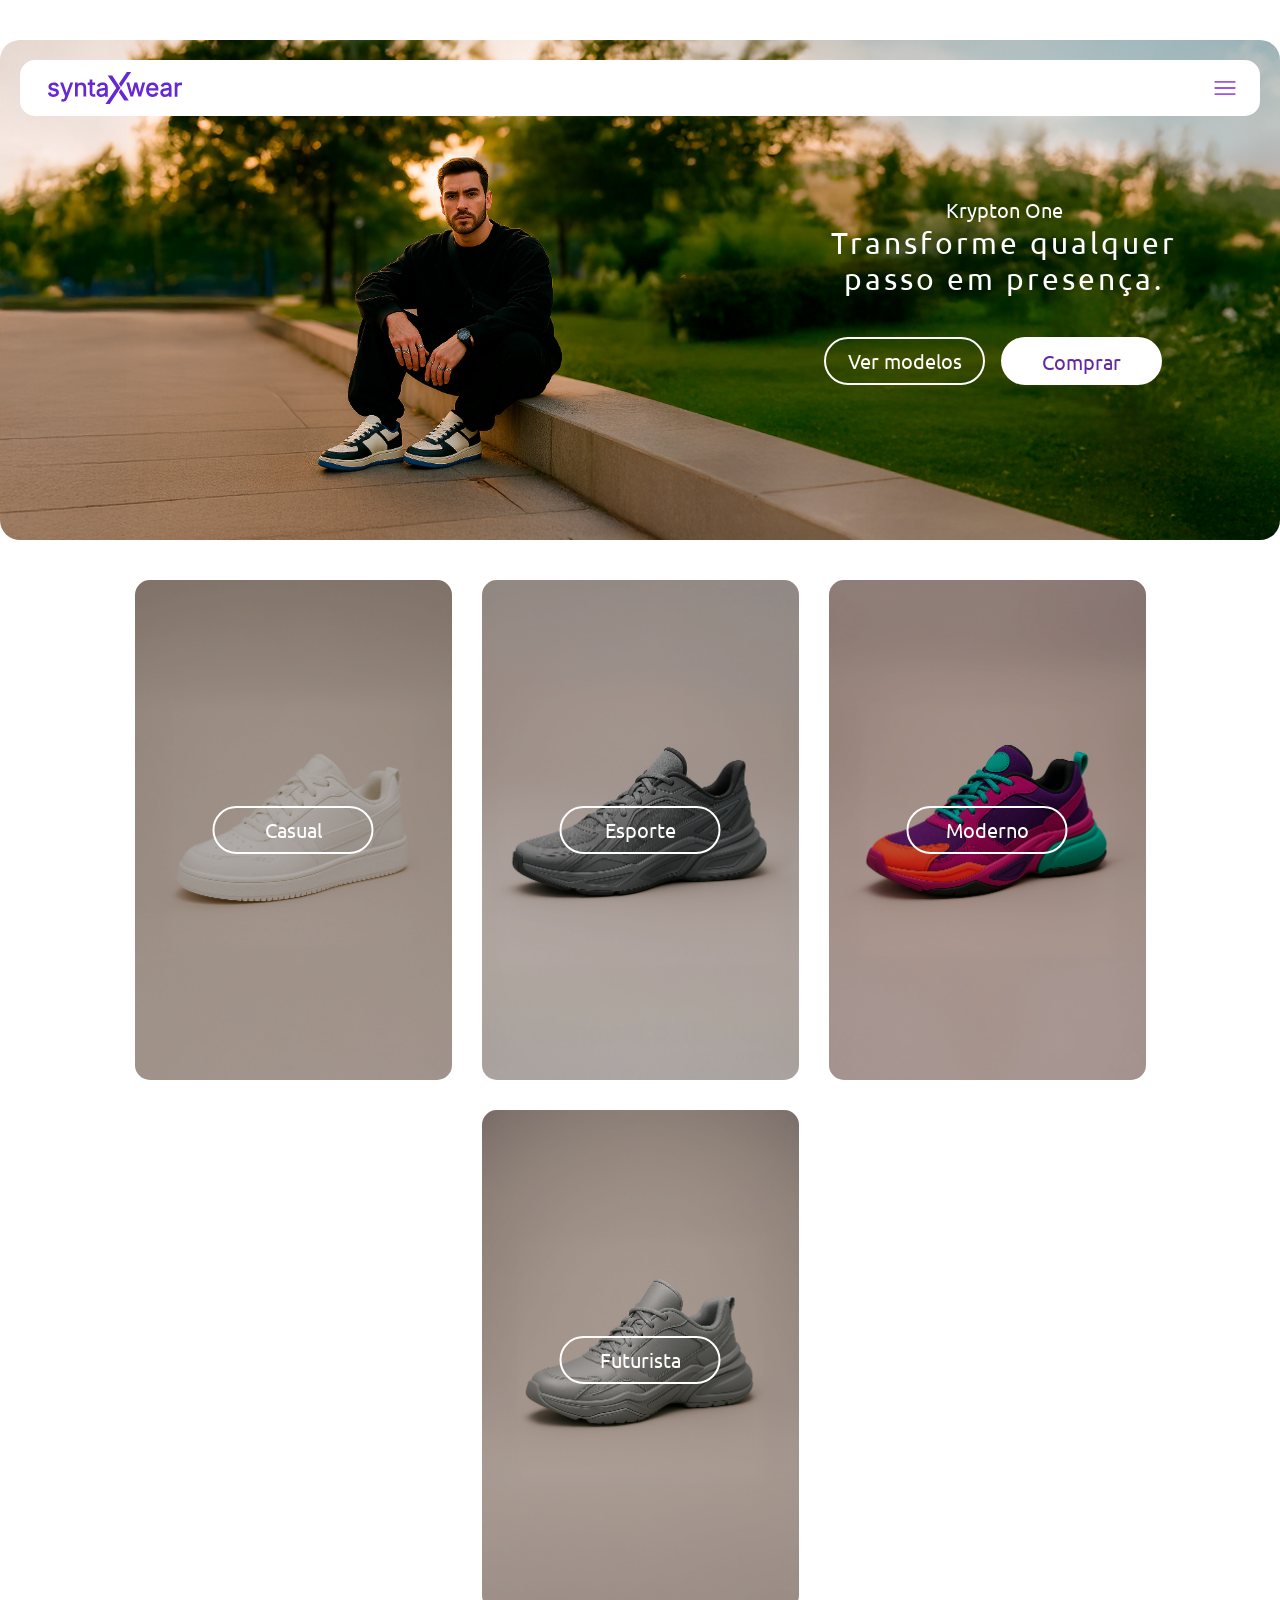
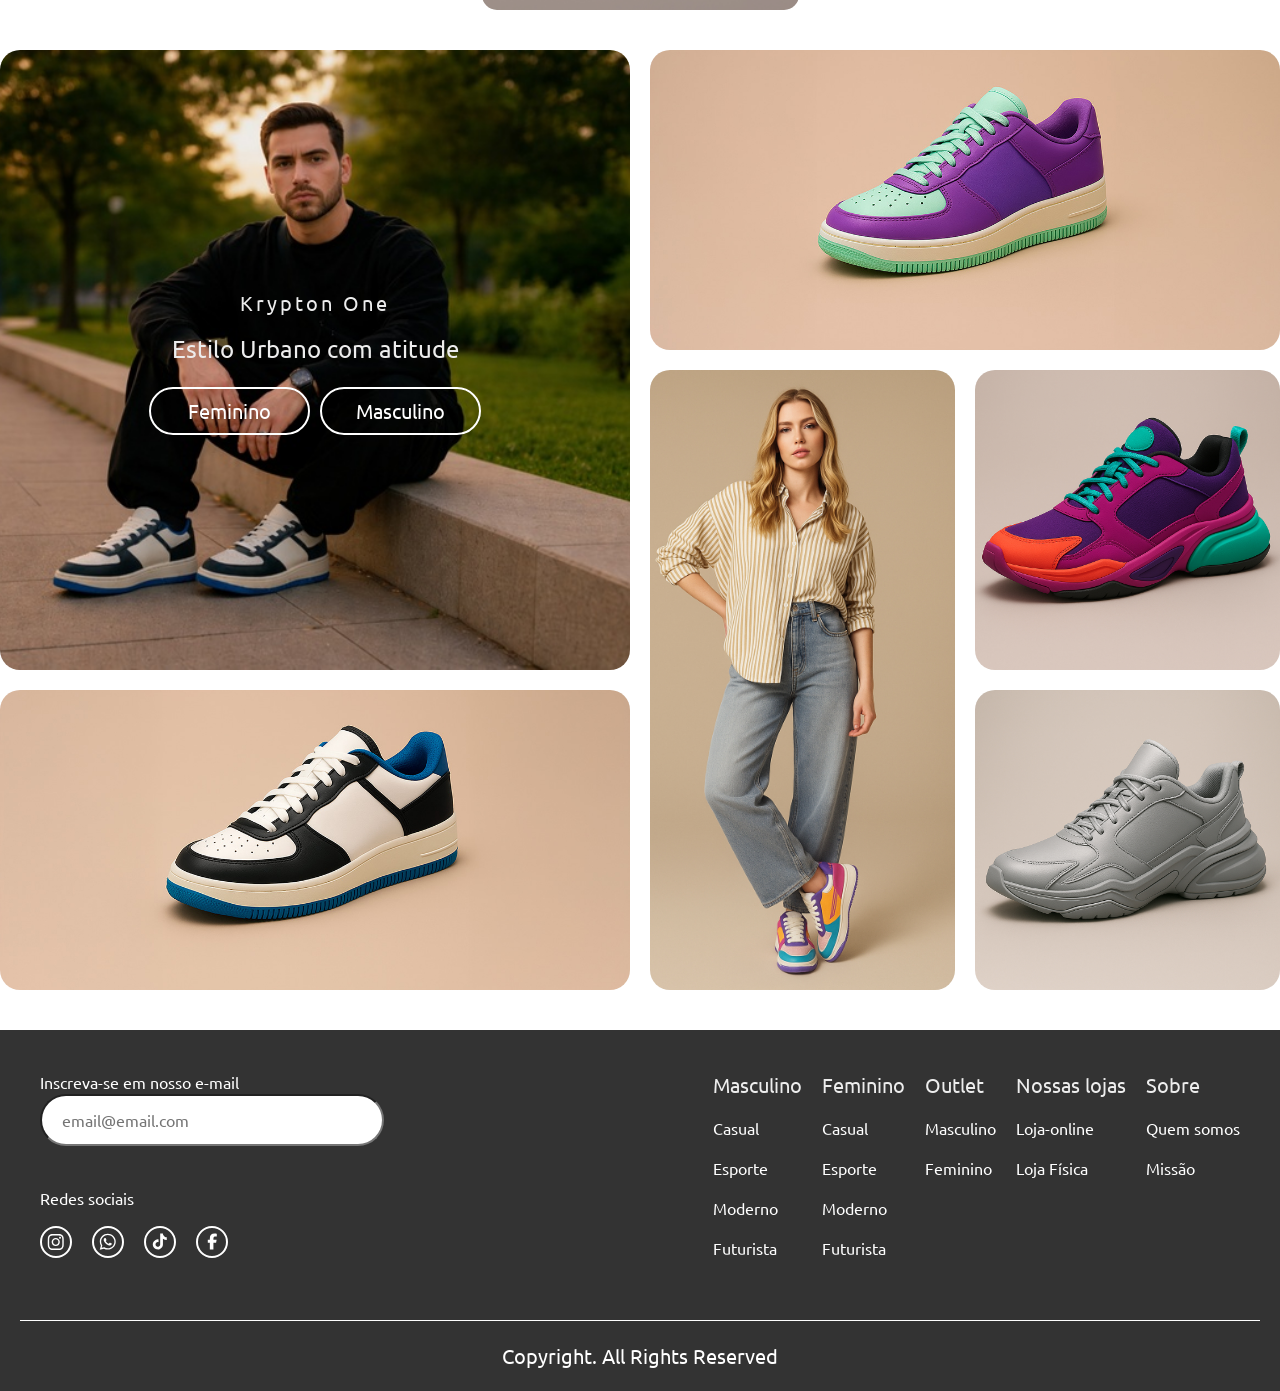
==== commit 9b64dbae: "feat: adiciona responsividade do menu" ====
--- a/index.html
+++ b/index.html
@@ -29,22 +29,29 @@
             </a>
         </h1>
 
-        <nav class="nav-center" aria-label="Categorias Principais">
-            <ul>
-                <li><a href="#">Masculino</a></li>
-                <li><a href="#">Feminino</a></li>
-                <li><a href="#">Outlet</a></li>
-            </ul>
-        </nav>
-
-        <nav class="nav-right" aria-label="Menu Secundário">
-            <ul>
-                <li><a href="#">Nossas lojas</a></li>
-                <li><a href="#">Sobre</a></li>
-                <li><a href="#"><img src="./images/icons/user.svg.svg" alt="Minha conta"></a></li>
-                <li><a href="#"><img src="./images/icons/help.svg.svg" alt="Ajuda"></a></li>
-                <li><a href="#"><img src="./images/icons/bag.svg.svg" alt="Carrinho"></a></li>
-            </ul>
+        <input type="checkbox" class="menu-toggle" id="menu-toggle">
+        <label for="menu-toggle" class="menu-icon">
+            <img src="./images/icons/ícone.svg" alt="menu mobile" srcset="">
+        </label>
+
+        <nav class="nav-container">
+            <nav class="nav-center" aria-label="Categorias Principais">
+                <ul>
+                    <li><a href="#">Masculino</a></li>
+                    <li><a href="#">Feminino</a></li>
+                    <li><a href="#">Outlet</a></li>
+                </ul>
+            </nav>
+
+            <nav class="nav-right" aria-label="Menu Secundário">
+                <ul>
+                    <li><a href="#">Nossas lojas</a></li>
+                    <li><a href="#">Sobre</a></li>
+                    <li><a href="#"><img src="./images/icons/user.svg.svg" alt="Minha conta"></a></li>
+                    <li><a href="#"><img src="./images/icons/help.svg.svg" alt="Ajuda"></a></li>
+                    <li><a href="#"><img src="./images/icons/bag.svg.svg" alt="Carrinho"></a></li>
+                </ul>
+            </nav>
         </nav>
     </header>
 
@@ -124,23 +131,23 @@
                     <input type="email" placeholder="email@email.com">
                     <!-- Social Media -->
                     <form>
-                    <div class="social-media">
-                        <p class="social-title">Redes sociais</p>
-                        <div class="social-icons">
-                            <a href="#" class="social-icon">
-                                <img src="images/icons/instagram.svg" alt="Instagram">
-                            </a>
-                            <a href="#" class="social-icon">
-                                <img src="images/icons/whatzapp.svg" alt="whatzapp">
-                            </a>
-                            <a href="#" class="social-icon">
-                                <img src="images/icons/tiktok.svg" alt="TikTok">
-                            </a>
-                            <a href="#" class="social-icon">
-                                <img src="images/icons/facebook.svg" alt="Facebook">
-                            </a>
+                        <div class="social-media">
+                            <p class="social-title">Redes sociais</p>
+                            <div class="social-icons">
+                                <a href="#" class="social-icon">
+                                    <img src="images/icons/instagram.svg" alt="Instagram">
+                                </a>
+                                <a href="#" class="social-icon">
+                                    <img src="images/icons/whatzapp.svg" alt="whatzapp">
+                                </a>
+                                <a href="#" class="social-icon">
+                                    <img src="images/icons/tiktok.svg" alt="TikTok">
+                                </a>
+                                <a href="#" class="social-icon">
+                                    <img src="images/icons/facebook.svg" alt="Facebook">
+                                </a>
+                            </div>
                         </div>
-                    </div>
                     </form>
                 </form>
             </div>
--- a/css/header.css
+++ b/css/header.css
@@ -43,4 +43,79 @@
 
 .nav-right a:hover img {
     opacity: 0.7;
+}
+
+.nav-container {
+    display: flex;
+    justify-content: space-around;
+    width: 100%;
+    align-items: center;
+}
+
+.menu-toggle {
+    display: none;
+}
+
+.menu-icon {
+    display: none;
+    width: 30px;
+    height: 30px;
+    cursor: pointer;
+    z-index: 1001;
+}
+
+.menu-icon img {
+    width: 100%;
+    height: 100%;
+    transition: opacity 0.3s ease;
+}
+
+.menu-icon:hover img {
+    opacity: 0.7;
+}
+
+@media (max-width: 1280px){
+    .header {
+        width: calc(100% - 40px);
+    }
+
+    .menu-icon {
+        display: block;
+    }
+
+    .nav-container {
+        position: fixed;
+        top: 0;
+        right: -100%;
+        width: 200px;
+        flex-direction: column;
+        padding: 80px 20px 20px;
+        background-color: #ffffff;
+        gap: 2rem;
+        transition: right 0.3s ease;
+        align-items: flex-start;
+    }
+
+    .nav-center, .nav-right {
+        width: 100%;
+        text-align: center;
+    }
+
+    .nav-center ul, .nav-right ul {
+        flex-direction: column;
+        gap: 1.5rem;
+        width: 100%;
+    }
+
+    .nav-center a, .nav-right a {
+        width: 100%;
+        border-bottom: 1px solid #eeeeee;
+        padding: 0.3rem 0;
+        font-size: 1rem;
+        display: block;
+    }
+
+    .menu-toggle:checked ~ .nav-container {
+        right: 0;
+    }
 }
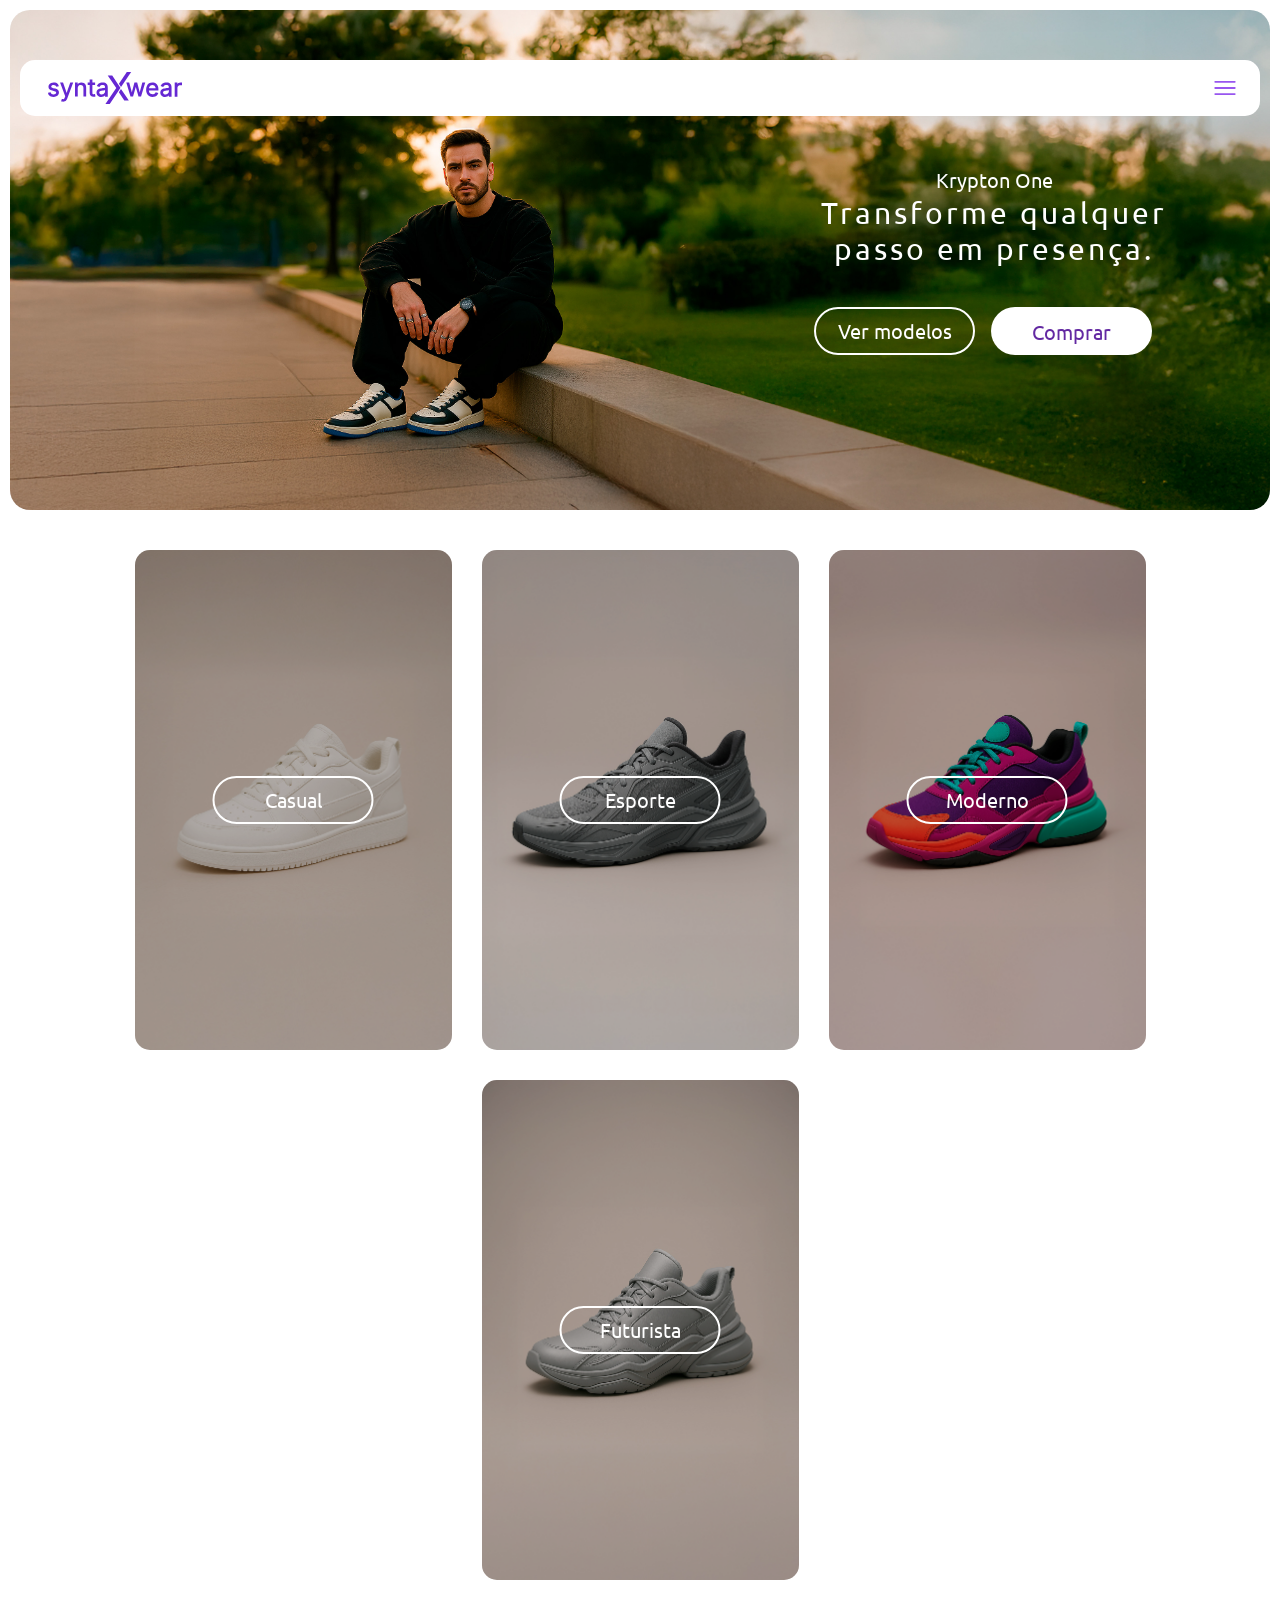
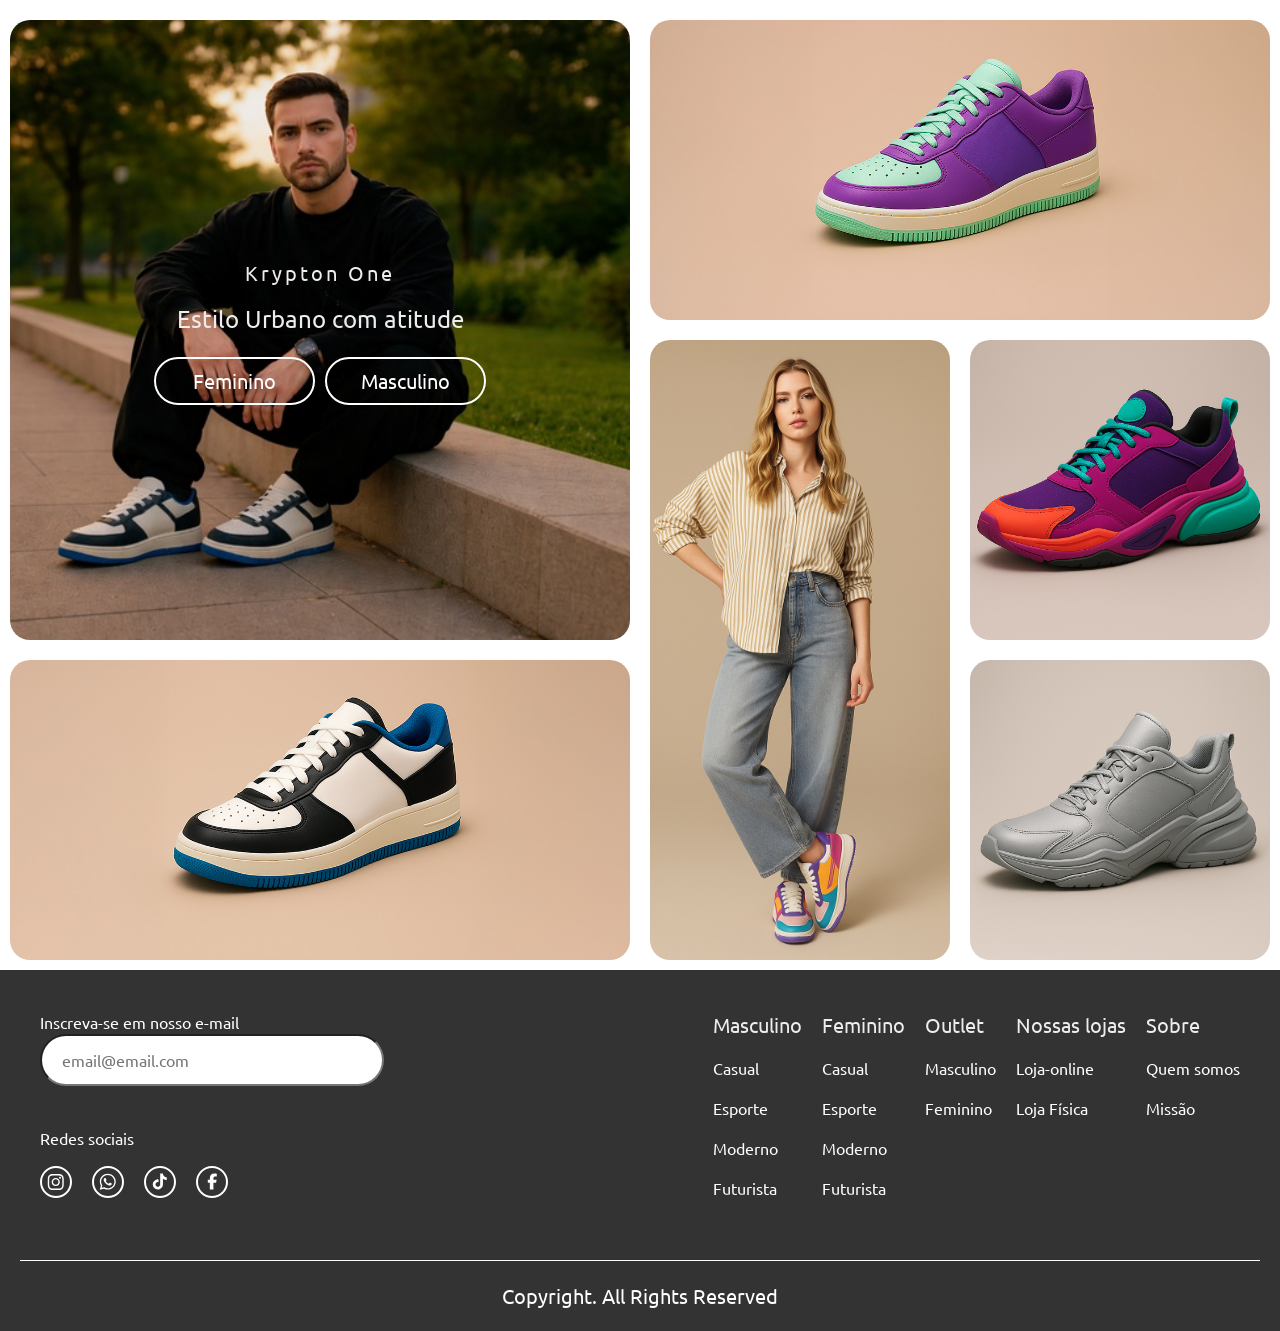
==== commit 3f39d0ea: "feat: adiciona responsivo das demais seções" ====
--- a/index.html
+++ b/index.html
@@ -114,7 +114,7 @@
             </div>
             <div class="card sneaker-purple"></div>
             <div class="card model"></div>
-            <div class="card seneaker-color"></div>
+            <div class="card sneaker-color"></div>
             <div class="card sneaker-white"></div>
             <div class="card sneaker-silver"></div>
         </section>
--- a/css/style.css
+++ b/css/style.css
@@ -7,6 +7,12 @@
     padding: 2.5rem 0 2.5rem;
     max-width: 1360px;
     margin: 0 auto;
+}
+
+@media (max-width: 1280px) {
+    main {
+        padding: 0.625rem;
+    }
 }
 
 .btn {
--- a/css/hero.css
+++ b/css/hero.css
@@ -40,3 +40,30 @@
     font-weight: 400;
 }
 
+@media (max-width: 768px) {
+    .hero-section {
+        height: 660px;
+        background-image: url(../images/banners/hero-mobile.jpg);
+    }
+
+    .hero-overlay {
+        padding: 0;
+    }
+
+    .hero-content .hero-title { 
+        font-size: 1.5rem;
+    }
+
+    .hero-content .hero-subtitle {
+        font-size: 1.25rem;
+    }
+
+    .hero-content {
+        max-width: 330px;
+        margin: 0 auto;
+    }
+
+    .btn {
+        font-size: 1.2rem;
+    }
+}
--- a/css/product-category.css
+++ b/css/product-category.css
@@ -51,4 +51,10 @@
 .futurista {
     background: url(../../images/products/futurista.jpg) no-repeat center;
     background-size: cover;
+}
+
+@media (max-width: 500px) {
+    .category-card {
+        width: 100%;
+    }
 }
--- a/css/product-grid.css
+++ b/css/product-grid.css
@@ -21,8 +21,8 @@
     background-image: url(../images/products/modelo-feminino.jpg);
 }
 
-.seneaker-color {
-    grid-area: seneaker-color;
+.sneaker-color {
+    grid-area: sneaker-color;
     background-image: url(../images/products/futurista-grid.jpg);
 }
 
@@ -42,7 +42,7 @@
     grid-template-rows: repeat(3, 300px);
     grid-template-areas:
         "highlight highlight sneaker-purple sneaker-purple"
-        "highlight highlight model seneaker-color"
+        "highlight highlight model sneaker-color"
         "sneaker-white sneaker-white model sneaker-silver";
     gap: 20px;
 }
@@ -74,4 +74,34 @@
 .cta-group {
     display: flex;
     gap: 10px;
+}
+
+@media (max-width: 768px) {
+    .grid-section {
+        grid-template-columns: 1fr 1fr;
+        grid-template-rows: repeat(5,auto);
+        grid-template-areas: "highlight highlight"
+        "sneaker-white sneaker-white"
+        "model sneaker-color"
+        "model sneaker-silver"
+        "sneaker-purple sneaker-purple";
+        max-width: 100%;
+        gap: 0.625rem;
+    }
+
+    .highlight {
+        min-height: 500px;
+    }
+
+    .model {
+        min-height: 370px;
+    }
+
+    .sneaker-white {
+        min-height: 190px;
+    }
+
+    .sneaker-purple {
+        min-height: 190px;
+    }
 }
--- a/css/footer.css
+++ b/css/footer.css
@@ -73,6 +73,29 @@
     font-size: 1.25rem;
     text-align: center;
     padding: 1.25rem 0;
-    border-top: 0.0625rem solid #ffffff;
     margin: 1.25rem;
+    border-top: 1px solid #ffffff;
 }
+
+@media (max-width: 1000px) {
+    .footer-container {
+        flex-direction: column;
+        gap: 2rem;
+        padding: 2rem 1rem;
+    }
+
+    .footer-nav {
+        flex-direction: column;
+        gap: 2rem;
+    }
+
+    .social-media {
+        gap: 1rem;
+    }
+
+    .footer-copy {
+        font-size: 1rem;
+        padding: 1.5rem 0 1.5rem;
+        margin: 1.25rem;
+    }
+}
